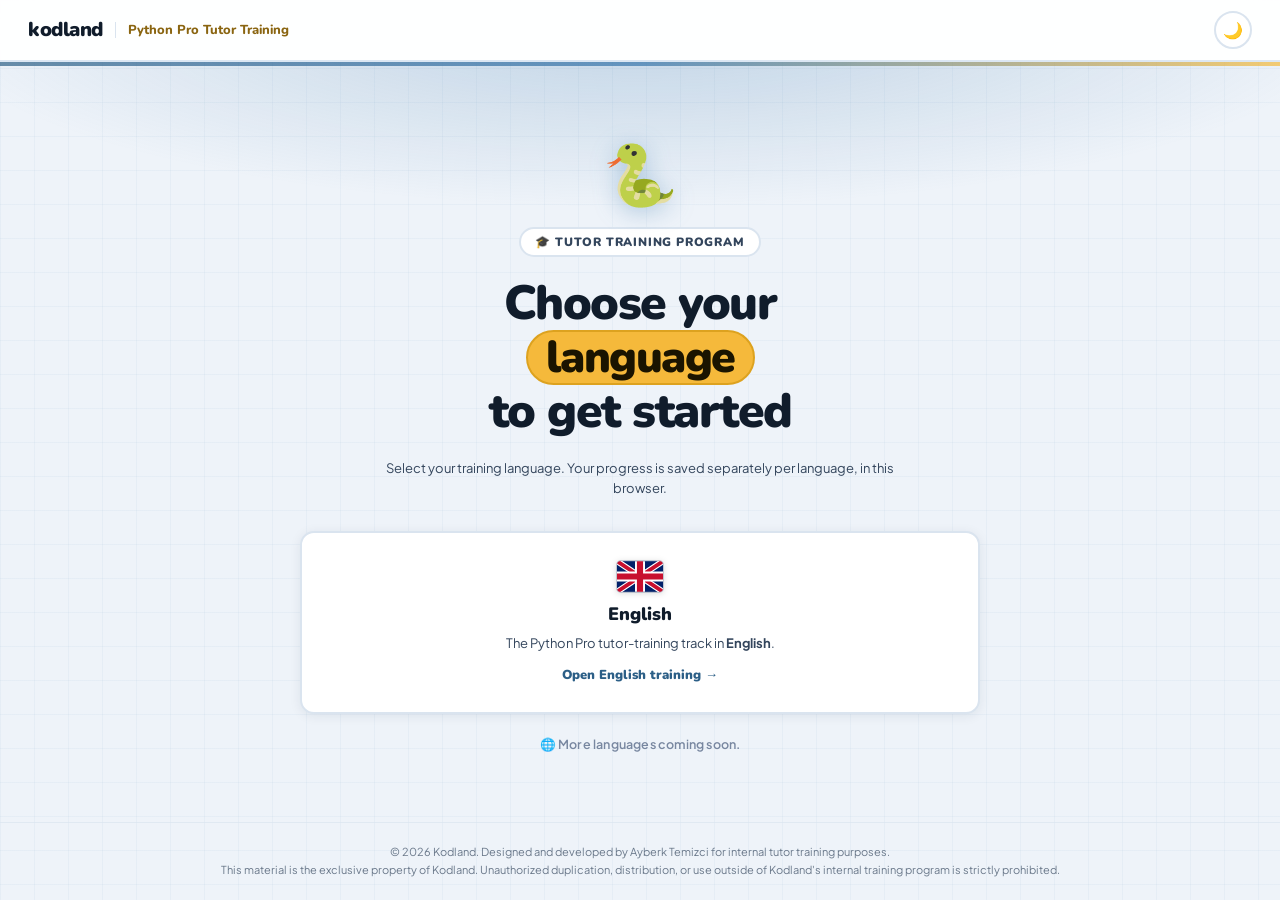
==== index.html @ 8f532d74 "Initial commit" ====
<!DOCTYPE html>
<html lang="en">
<head>
<meta charset="UTF-8">
<meta name="viewport" content="width=device-width, initial-scale=1.0">
<title>Python Pro — Tutor Training | Kodland</title>
<link href="https://fonts.googleapis.com/css2?family=Nunito:wght@700;800;900&family=Plus+Jakarta+Sans:wght@400;500;600;700&display=swap" rel="stylesheet">
<style>
:root{
  /* Python palette — Python blue + Python yellow on a cool neutral base */
  --lime:#3776AB;--lime-d:#2C5F87;--lime-glow:rgba(55,118,171,.26);
  --pink:#F5B93B;--pink-d:#DDA21F;--on-pink:#1A1400;--acc-t:#8A6511;
  --ink:#101C2B;--ink2:#33455C;--muted:#7887A0;
  --bg:#EEF3F9;--surface:#FFFFFF;--surface2:#F3F7FC;--border:#DAE4EF;
  --text:var(--ink);--text2:var(--ink2);--text-muted:var(--muted);
  --nav-bg:rgba(255,255,255,0.94);--nav-b:#DCE7F3;
  --shadow:0 2px 12px rgba(16,38,70,.08);--shadow-h:0 8px 28px rgba(16,38,70,.16);
  --r:14px;--rsm:8px;--rpill:999px;
}
[data-theme="dark"]{
  --bg:#0C1219;--surface:#151C26;--surface2:#1B2430;--border:#2A3646;
  --text:#E9EFF8;--text2:#A9B6CB;--text-muted:#6B7894;
  --nav-bg:rgba(12,18,25,0.95);--nav-b:#2A3646;
  --shadow:0 2px 16px rgba(0,0,0,.5);--shadow-h:0 8px 28px rgba(0,0,0,.55);
  --lime:#4A9BD8;--lime-d:#3776AB;--lime-glow:rgba(74,155,216,.16);
  --pink:#FFD43B;--pink-d:#F5B93B;--acc-t:#FFD43B;
}
*{box-sizing:border-box;margin:0;padding:0}
html{scroll-behavior:smooth}
body{
  background:var(--bg);color:var(--text);
  font-family:'Plus Jakarta Sans',sans-serif;
  min-height:100vh;overflow-x:hidden;
  transition:background .25s,color .25s;
  display:flex;flex-direction:column;
}
body::before{
  content:'';position:fixed;inset:0;pointer-events:none;z-index:0;
  background-image:
    linear-gradient(rgba(55,118,171,.045) 1px,transparent 1px),
    linear-gradient(90deg,rgba(55,118,171,.045) 1px,transparent 1px);
  background-size:34px 34px;
}
/* NAV */
.nav{
  display:flex;align-items:center;justify-content:space-between;
  padding:0 28px;height:62px;background:var(--nav-bg);backdrop-filter:blur(14px);
  border-bottom:2px solid var(--nav-b);position:sticky;top:0;z-index:100;
  transition:background .25s,border-color .25s;
}
.logo{display:flex;align-items:center;gap:8px;text-decoration:none;flex-shrink:0}
.logo-mark{font-family:'Nunito',sans-serif;font-weight:900;font-size:20px;letter-spacing:-.5px;color:var(--ink);line-height:1}
[data-theme="dark"] .logo-mark{color:var(--lime)}
.logo-sub{font-family:'Nunito',sans-serif;font-weight:800;font-size:13px;color:var(--acc-t)}
.logo-div{width:1px;height:16px;background:var(--border);margin:0 4px}
.tbtn{
  width:38px;height:38px;border-radius:var(--rpill);background:var(--surface);
  border:2px solid var(--border);display:flex;align-items:center;justify-content:center;
  font-size:16px;cursor:pointer;transition:all .15s;
}
.tbtn:hover{background:var(--lime);border-color:var(--lime-d)}
/* HERO */
.hero{padding:72px 40px 56px;text-align:center;position:relative;flex:1;display:flex;flex-direction:column;align-items:center}
.hero::before{content:'';position:absolute;inset:0;bottom:40%;background:radial-gradient(ellipse 80% 60% at 50% -10%,var(--lime-glow) 0%,transparent 70%);pointer-events:none}
.hero::after{content:'';position:absolute;top:0;left:0;right:0;height:4px;background:linear-gradient(90deg,var(--lime-d),var(--lime),var(--pink));opacity:.7}
.hero-inner{position:relative;max-width:680px;margin:0 auto;width:100%}
.hero-icon{font-size:60px;display:block;margin-bottom:16px;filter:drop-shadow(0 4px 12px rgba(55,118,171,.35));animation:float 3s ease-in-out infinite}
@keyframes float{0%,100%{transform:translateY(0)}50%{transform:translateY(-8px)}}
@media(prefers-reduced-motion:reduce){.hero-icon{animation:none}}
.eyebrow{display:inline-flex;align-items:center;gap:6px;background:var(--surface);border:2px solid var(--border);border-radius:var(--rpill);padding:5px 14px;font-family:'Nunito',sans-serif;font-size:12px;font-weight:900;color:var(--text2);margin-bottom:20px;text-transform:uppercase;letter-spacing:.8px}
.hero h1{font-family:'Nunito',sans-serif;font-size:clamp(28px,5vw,48px);font-weight:900;line-height:1.1;letter-spacing:-1.5px;color:var(--text);margin-bottom:16px}
.h-pill{display:inline-block;background:var(--pink);color:var(--on-pink);border-radius:var(--rpill);padding:1px 18px;margin:0 2px;font-size:.93em;border:2px solid var(--pink-d)}
.hero-notice{font-size:13px;color:var(--text2);margin-top:20px;line-height:1.6;max-width:540px;margin-left:auto;margin-right:auto}
/* LANGUAGE GRID */
.region-grid{display:grid;grid-template-columns:repeat(auto-fit,minmax(210px,1fr));gap:16px;max-width:920px;margin:32px auto 0;width:100%}
.region-card{background:var(--surface);border:2px solid var(--border);border-radius:var(--r);padding:28px 24px;cursor:pointer;transition:transform .2s,box-shadow .2s,border-color .2s;box-shadow:var(--shadow);text-decoration:none;display:flex;flex-direction:column;gap:8px;text-align:center;align-items:center;position:relative;overflow:hidden}
.region-card::after{content:'';position:absolute;bottom:0;left:0;right:0;height:4px;background:linear-gradient(90deg,var(--lime-d),var(--lime),var(--pink));opacity:0;transition:opacity .2s}
.region-card:hover::after{opacity:1}
.region-card:hover{transform:translateY(-3px);box-shadow:var(--shadow-h);border-color:var(--lime-d)}
[data-theme="dark"] .region-card:hover{border-color:var(--lime)}
.region-card:focus-visible{outline:3px solid var(--lime);outline-offset:2px}
.region-flag{line-height:1;filter:drop-shadow(0 1px 3px rgba(0,0,0,.15))}
.region-flag svg{box-shadow:0 0 0 1px rgba(120,135,160,.4)}
[data-theme="dark"] .region-flag{filter:none}
.region-name{font-family:'Nunito',sans-serif;font-size:18px;font-weight:900;color:var(--text)}
.region-desc{font-size:13px;color:var(--text2);line-height:1.5}
.region-cta{font-family:'Nunito',sans-serif;font-size:13px;font-weight:900;color:var(--lime-d);display:flex;align-items:center;gap:4px;margin-top:4px}
[data-theme="dark"] .region-cta{color:var(--lime)}
/* SOON */
.soon-note{margin-top:22px;font-size:12.5px;color:var(--text-muted);font-weight:600;letter-spacing:.2px}
/* FOOTER */
footer{text-align:center;padding:20px 24px;font-size:11px;color:var(--text2);border-top:1px solid var(--border);margin-top:auto;line-height:1.7;opacity:.7}
@media(max-width:640px){.hero{padding-left:18px;padding-right:18px}.region-grid{grid-template-columns:1fr}}
</style>
</head>
<body>

<!-- NAV -->
<nav class="nav">
  <a class="logo" href="#">
    <span class="logo-mark">kodland</span>
    <div class="logo-div"></div>
    <span class="logo-sub">Python Pro Tutor Training</span>
  </a>
  <button class="tbtn" id="theme-btn" title="Toggle dark mode" onclick="toggleTheme()">🌙</button>
</nav>

<!-- HERO -->
<section class="hero">
  <div class="hero-inner">
    <span class="hero-icon">🐍</span>
    <div class="eyebrow">🎓 Tutor Training Program</div>
    <h1>Choose your<br><span class="h-pill">language</span><br>to get started</h1>
    <p class="hero-notice">Select your training language. Your progress is saved separately per language, in this browser.</p>

    <!-- LANGUAGE CARDS — add one per translation as content-XX.js files are added -->
    <div class="region-grid">

      <a class="region-card" href="en.html">
        <div class="region-flag">
          <svg xmlns="http://www.w3.org/2000/svg" viewBox="0 0 60 40" width="46" height="31" style="border-radius:4px"><rect width="60" height="40" fill="#012169"/><path d="M0,0 L60,40 M60,0 L0,40" stroke="#fff" stroke-width="8"/><path d="M0,0 L60,40 M60,0 L0,40" stroke="#C8102E" stroke-width="5"/><path d="M30,0 V40 M0,20 H60" stroke="#fff" stroke-width="13"/><path d="M30,0 V40 M0,20 H60" stroke="#C8102E" stroke-width="8"/></svg>
        </div>
        <div class="region-name">English</div>
        <div class="region-desc">The Python Pro tutor-training track in <strong>English</strong>.</div>
        <div class="region-cta">Open English training →</div>
      </a>

    </div><!-- /region-grid -->
    <p class="soon-note">🌐 More languages coming soon.</p>
  </div><!-- /hero-inner -->
</section>

<footer>
  © 2026 Kodland. Designed and developed by Ayberk Temizci for internal tutor training purposes.<br>
  This material is the exclusive property of Kodland. Unauthorized duplication, distribution, or use outside of Kodland's internal training program is strictly prohibited.
</footer>

<script>
// Theme — shares the 'kl-theme' key with the training pages so the choice carries over.
const saved = localStorage.getItem('kl-theme');
if(saved) document.documentElement.setAttribute('data-theme', saved);
if(saved === 'dark') document.getElementById('theme-btn').textContent = '☀️';
function toggleTheme(){
  const isDark = document.documentElement.getAttribute('data-theme') === 'dark';
  const next = isDark ? 'light' : 'dark';
  document.documentElement.setAttribute('data-theme', next);
  localStorage.setItem('kl-theme', next);
  document.getElementById('theme-btn').textContent = next === 'dark' ? '☀️' : '🌙';
}
</script>
</body>
</html>
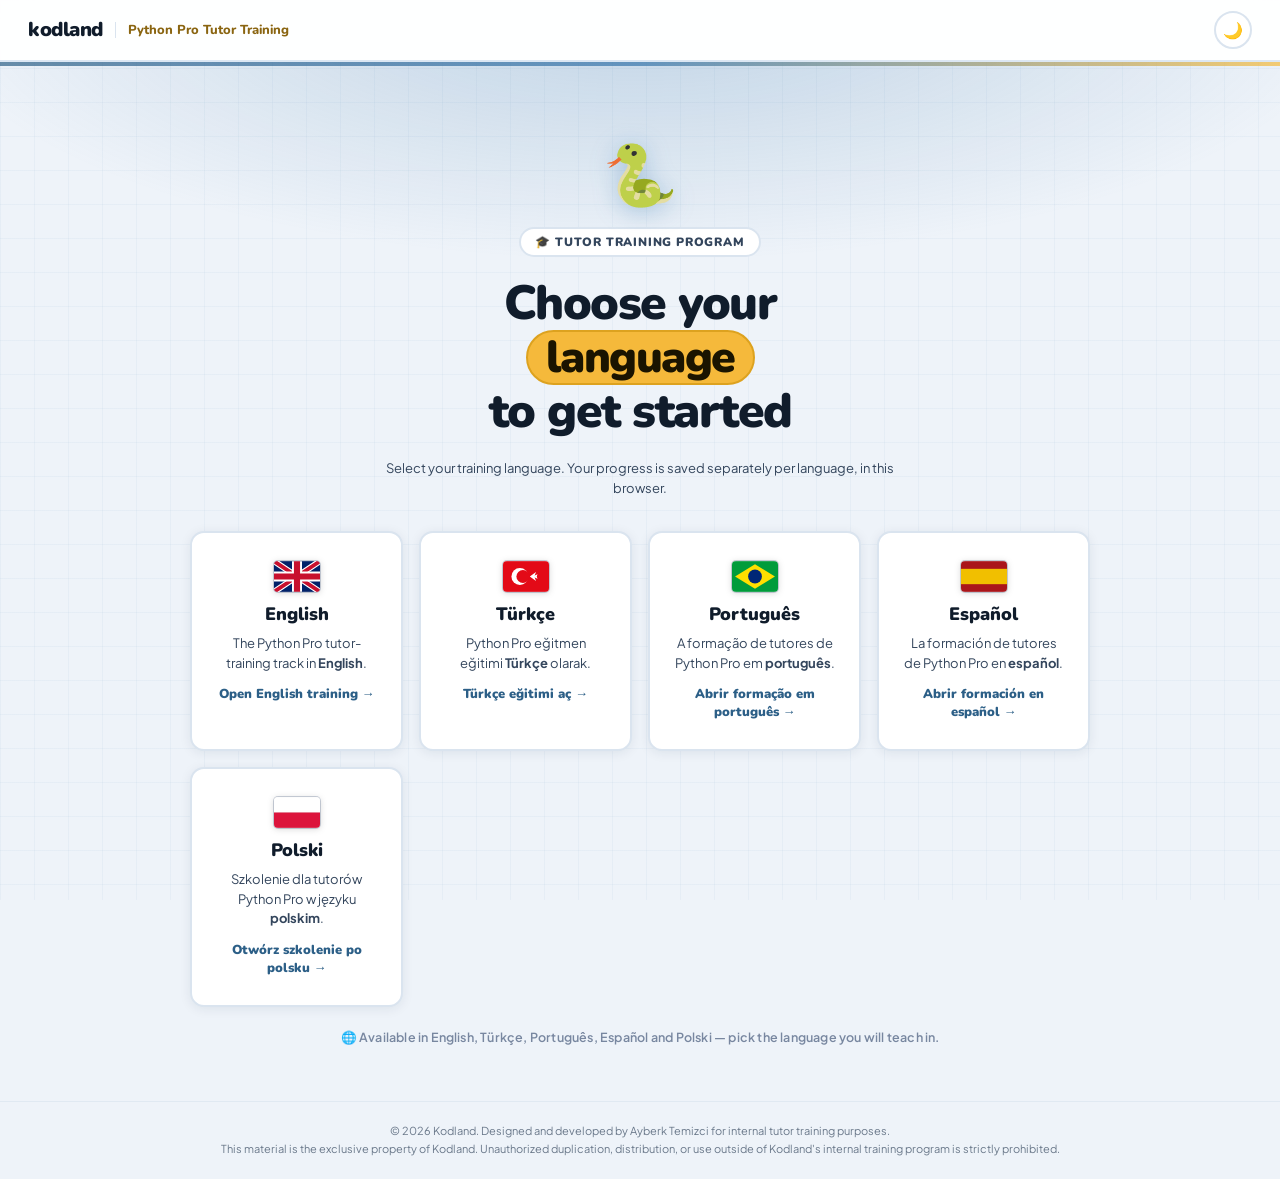
==== commit cba4989c: "Translations" ====
--- a/index.html
+++ b/index.html
@@ -63,7 +63,7 @@
 .hero{padding:72px 40px 56px;text-align:center;position:relative;flex:1;display:flex;flex-direction:column;align-items:center}
 .hero::before{content:'';position:absolute;inset:0;bottom:40%;background:radial-gradient(ellipse 80% 60% at 50% -10%,var(--lime-glow) 0%,transparent 70%);pointer-events:none}
 .hero::after{content:'';position:absolute;top:0;left:0;right:0;height:4px;background:linear-gradient(90deg,var(--lime-d),var(--lime),var(--pink));opacity:.7}
-.hero-inner{position:relative;max-width:680px;margin:0 auto;width:100%}
+.hero-inner{position:relative;max-width:900px;margin:0 auto;width:100%}
 .hero-icon{font-size:60px;display:block;margin-bottom:16px;filter:drop-shadow(0 4px 12px rgba(55,118,171,.35));animation:float 3s ease-in-out infinite}
 @keyframes float{0%,100%{transform:translateY(0)}50%{transform:translateY(-8px)}}
 @media(prefers-reduced-motion:reduce){.hero-icon{animation:none}}
@@ -86,6 +86,10 @@
 .region-desc{font-size:13px;color:var(--text2);line-height:1.5}
 .region-cta{font-family:'Nunito',sans-serif;font-size:13px;font-weight:900;color:var(--lime-d);display:flex;align-items:center;gap:4px;margin-top:4px}
 [data-theme="dark"] .region-cta{color:var(--lime)}
+/* IN-PROGRESS LANGUAGE — visible but not yet openable */
+.region-card.soon{opacity:.5;cursor:not-allowed;pointer-events:none}
+.region-card.soon .region-cta{color:var(--text-muted)}
+.soon-badge{position:absolute;top:10px;right:10px;font-family:'Nunito',sans-serif;font-size:9.5px;font-weight:900;letter-spacing:.6px;text-transform:uppercase;padding:3px 9px;border-radius:var(--rpill);background:var(--surface2);border:1.5px solid var(--border);color:var(--text-muted)}
 /* SOON */
 .soon-note{margin-top:22px;font-size:12.5px;color:var(--text-muted);font-weight:600;letter-spacing:.2px}
 /* FOOTER */
@@ -113,7 +117,7 @@
     <h1>Choose your<br><span class="h-pill">language</span><br>to get started</h1>
     <p class="hero-notice">Select your training language. Your progress is saved separately per language, in this browser.</p>
 
-    <!-- LANGUAGE CARDS — add one per translation as content-XX.js files are added -->
+    <!-- LANGUAGE CARDS -->
     <div class="region-grid">
 
       <a class="region-card" href="en.html">
@@ -125,8 +129,44 @@
         <div class="region-cta">Open English training →</div>
       </a>
 
+      <a class="region-card" href="tr.html" data-lang="tr">
+        <div class="region-flag">
+          <svg xmlns="http://www.w3.org/2000/svg" viewBox="0 0 60 40" width="46" height="31" style="border-radius:4px"><rect width="60" height="40" fill="#E30A17"/><circle cx="22" cy="20" r="11" fill="#fff"/><circle cx="26" cy="20" r="8.5" fill="#E30A17"/><polygon points="35,20 43,14 41,20 43,26" fill="#fff"/><polygon points="38.5,20 45,17 44,20 45,23" fill="#fff"/></svg>
+        </div>
+        <div class="region-name">Türkçe</div>
+        <div class="region-desc">Python Pro eğitmen eğitimi <strong>Türkçe</strong> olarak.</div>
+        <div class="region-cta">Türkçe eğitimi aç →</div>
+      </a>
+
+      <a class="region-card" href="pt.html" data-lang="pt">
+        <div class="region-flag">
+          <svg xmlns="http://www.w3.org/2000/svg" viewBox="0 0 60 40" width="46" height="31" style="border-radius:4px"><rect width="60" height="40" fill="#009C3B"/><polygon points="30,4 56,20 30,36 4,20" fill="#FFDF00"/><circle cx="30" cy="20" r="9" fill="#002776"/></svg>
+        </div>
+        <div class="region-name">Português</div>
+        <div class="region-desc">A formação de tutores de Python Pro em <strong>português</strong>.</div>
+        <div class="region-cta">Abrir formação em português →</div>
+      </a>
+
+      <a class="region-card" href="es.html" data-lang="es">
+        <div class="region-flag">
+          <svg xmlns="http://www.w3.org/2000/svg" viewBox="0 0 60 40" width="46" height="31" style="border-radius:4px"><rect width="60" height="40" fill="#AA151B"/><rect y="10" width="60" height="20" fill="#F1BF00"/></svg>
+        </div>
+        <div class="region-name">Español</div>
+        <div class="region-desc">La formación de tutores de Python Pro en <strong>español</strong>.</div>
+        <div class="region-cta">Abrir formación en español →</div>
+      </a>
+
+      <a class="region-card" href="pl.html" data-lang="pl">
+        <div class="region-flag">
+          <svg xmlns="http://www.w3.org/2000/svg" viewBox="0 0 60 40" width="46" height="31" style="border-radius:4px"><rect width="60" height="20" fill="#fff"/><rect y="20" width="60" height="20" fill="#DC143C"/></svg>
+        </div>
+        <div class="region-name">Polski</div>
+        <div class="region-desc">Szkolenie dla tutorów Python Pro w języku <strong>polskim</strong>.</div>
+        <div class="region-cta">Otwórz szkolenie po polsku →</div>
+      </a>
+
     </div><!-- /region-grid -->
-    <p class="soon-note">🌐 More languages coming soon.</p>
+    <p class="soon-note">🌐 Available in English, Türkçe, Português, Español and Polski — pick the language you will teach in.</p>
   </div><!-- /hero-inner -->
 </section>
 
@@ -147,6 +187,11 @@
   localStorage.setItem('kl-theme', next);
   document.getElementById('theme-btn').textContent = next === 'dark' ? '☀️' : '🌙';
 }
+
+/* All five languages are complete and unlocked. If a future language is added,
+   give its card class="region-card soon" plus a <span class="soon-badge">In progress</span>
+   and remove them once assets/content-XX.js is in place. */
+});
 </script>
 </body>
 </html>
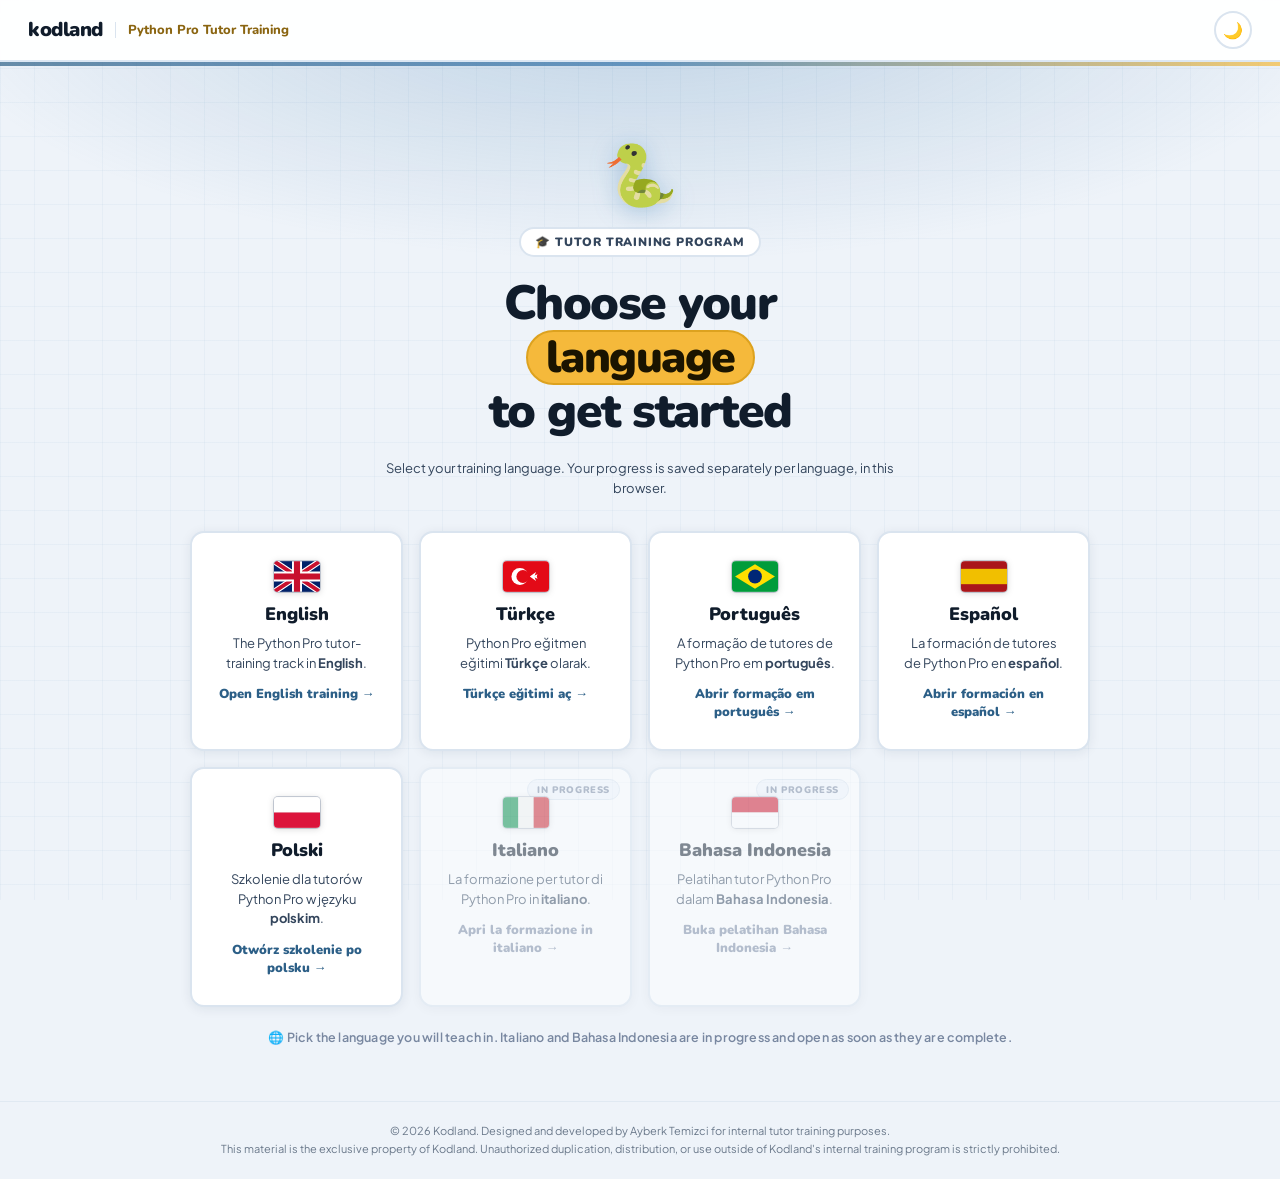
==== commit a3be3ec4: "IT and IND Update" ====
--- a/index.html
+++ b/index.html
@@ -165,8 +165,29 @@
         <div class="region-cta">Otwórz szkolenie po polsku →</div>
       </a>
 
+
+      <a class="region-card soon" href="it.html" data-lang="it">
+        <span class="soon-badge">In progress</span>
+        <div class="region-flag">
+          <svg xmlns="http://www.w3.org/2000/svg" viewBox="0 0 60 40" width="46" height="31" style="border-radius:4px"><rect width="20" height="40" fill="#008C45"/><rect x="20" width="20" height="40" fill="#F4F5F0"/><rect x="40" width="20" height="40" fill="#CD212A"/></svg>
+        </div>
+        <div class="region-name">Italiano</div>
+        <div class="region-desc">La formazione per tutor di Python Pro in <strong>italiano</strong>.</div>
+        <div class="region-cta">Apri la formazione in italiano →</div>
+      </a>
+
+      <a class="region-card soon" href="id.html" data-lang="id">
+        <span class="soon-badge">In progress</span>
+        <div class="region-flag">
+          <svg xmlns="http://www.w3.org/2000/svg" viewBox="0 0 60 40" width="46" height="31" style="border-radius:4px"><rect width="60" height="20" fill="#CE1126"/><rect y="20" width="60" height="20" fill="#fff"/></svg>
+        </div>
+        <div class="region-name">Bahasa Indonesia</div>
+        <div class="region-desc">Pelatihan tutor Python Pro dalam <strong>Bahasa Indonesia</strong>.</div>
+        <div class="region-cta">Buka pelatihan Bahasa Indonesia →</div>
+      </a>
+
     </div><!-- /region-grid -->
-    <p class="soon-note">🌐 Available in English, Türkçe, Português, Español and Polski — pick the language you will teach in.</p>
+    <p class="soon-note">🌐 Pick the language you will teach in. Italiano and Bahasa Indonesia are in progress and open as soon as they are complete.</p>
   </div><!-- /hero-inner -->
 </section>
 
@@ -188,9 +209,14 @@
   document.getElementById('theme-btn').textContent = next === 'dark' ? '☀️' : '🌙';
 }
 
-/* All five languages are complete and unlocked. If a future language is added,
-   give its card class="region-card soon" plus a <span class="soon-badge">In progress</span>
-   and remove them once assets/content-XX.js is in place. */
+/* Cards marked .soon unlock automatically once their content file exists, so nobody
+   has to remember to edit this page when a translation lands. */
+document.querySelectorAll('.region-card.soon').forEach(card => {
+  const lang = card.dataset.lang;
+  fetch('assets/content-' + lang + '.js', { method: 'HEAD' })
+    .then(r => { if(r.ok){ card.classList.remove('soon'); const b = card.querySelector('.soon-badge'); if(b) b.remove(); } })
+    .catch(() => {});
+});
 });
 </script>
 </body>
